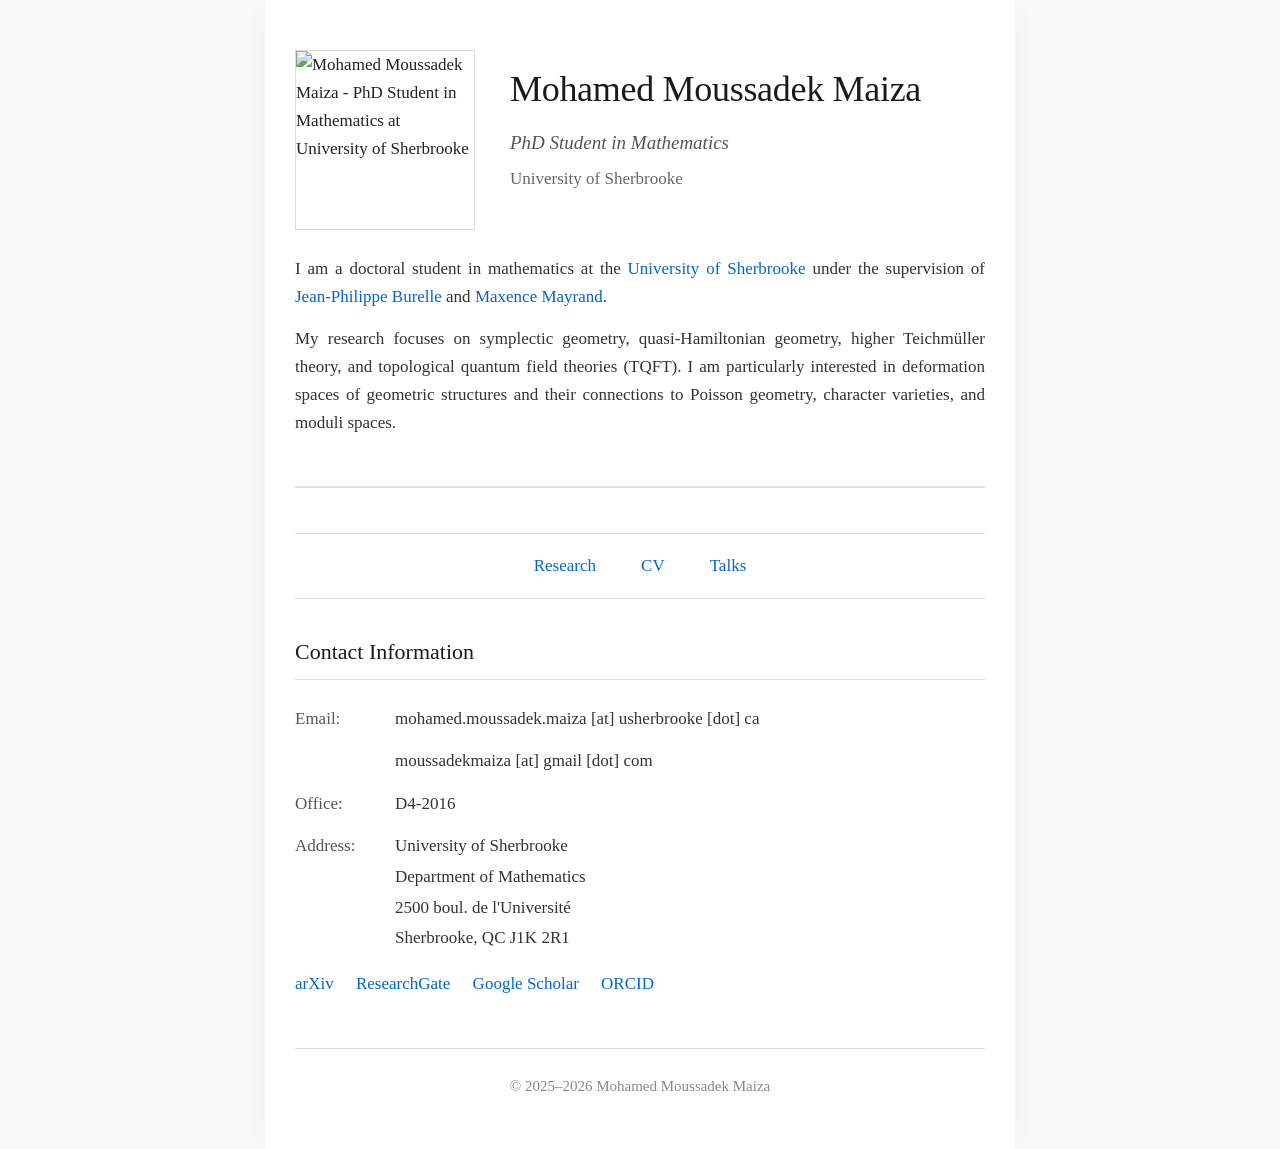
==== index.html @ 3b2e1071 "Add files via upload" ====
<!DOCTYPE html>
<html lang="en">
<head>
    <meta charset="UTF-8">
    <meta name="viewport" content="width=device-width, initial-scale=1.0">
    
    <!-- SEO Meta Tags -->
    <title>Mohamed Moussadek Maiza - PhD Student in Mathematics | University of Sherbrooke</title>
    <meta name="description" content="Mohamed Moussadek Maiza, PhD student in Mathematics at University of Sherbrooke. Research in symplectic geometry, quasi-Hamiltonian geometry, TQFT, deformation theory, higher Teichmüller theory, and Poisson geometry under supervision of Prof. Jean-Philippe Burelle and Prof. Maxence Mayrand.">
    <meta name="keywords" content="Mohamed Moussadek Maiza, Mohamed Maiza, Maiza, mathematics, PhD student, symplectic geometry, quasi-Hamiltonian geometry, TQFT, topological quantum field theory, deformation theory, higher Teichmüller theory, Poisson geometry, complex geometry, moduli spaces, character varieties, symplectic implosion, University of Sherbrooke, Université de Sherbrooke, Jean-Philippe Burelle, Maxence Mayrand">
    <meta name="author" content="Mohamed Moussadek Maiza">
    <meta name="robots" content="index, follow">
    <meta name="google-site-verification" content="gUeJUjQoi5MBohiv110gPsvOF6ideIJC-7tO5LGKFso" />
     
    <!-- Open Graph Meta Tags for Social Media -->
    <meta property="og:title" content="Mohamed Moussadek Maiza - PhD Student in Mathematics">
    <meta property="og:description" content="Research in symplectic geometry, quasi-Hamiltonian geometry, TQFT, deformation theory, and Poisson geometry at University of Sherbrooke">
    <meta property="og:url" content="https://moussadekmohamedmaiza.github.io/">
    <meta property="og:type" content="website">
    <meta property="og:image" content="https://moussadekmohamedmaiza.github.io/Maiza%20Mohamed.jpg">
    <meta property="og:locale" content="en_CA">
    
    <!-- Twitter Card Meta Tags -->
    <meta name="twitter:card" content="summary">
    <meta name="twitter:title" content="Mohamed Moussadek Maiza - PhD Student in Mathematics">
    <meta name="twitter:description" content="Research in symplectic geometry, quasi-Hamiltonian geometry, TQFT, deformation theory, and Poisson geometry">
    <meta name="twitter:image" content="https://moussadekmohamedmaiza.github.io/Maiza%20Mohamed.jpg">
    
    <!-- Canonical URL -->
    <link rel="canonical" href="https://moussadekmohamedmaiza.github.io/">
    
    <!-- Schema.org structured data for Google -->
    <script type="application/ld+json">
    {
      "@context": "https://schema.org",
      "@type": "Person",
      "name": "Mohamed Moussadek Maiza",
      "alternateName": ["Mohamed Maiza", "M. M. Maiza"],
      "url": "https://moussadekmohamedmaiza.github.io/",
      "image": "https://moussadekmohamedmaiza.github.io/Maiza%20Mohamed.jpg",
      "jobTitle": "PhD Student in Mathematics",
      "affiliation": {
        "@type": "Organization",
        "name": "University of Sherbrooke",
        "alternateName": "Université de Sherbrooke",
        "url": "https://www.usherbrooke.ca/"
      },
      "email": "mohamed.moussadek.maiza@usherbrooke.ca",
      "sameAs": [
        "https://www.researchgate.net/profile/Mohamed-Moussadek-Maiza",
        "https://scholar.google.com/citations?user=YOUR_GOOGLE_SCHOLAR_ID",
        "https://orcid.org/YOUR_ORCID_ID",
        "https://arxiv.org/search/?searchtype=author&query=Maiza"
      ],
      "workLocation": {
        "@type": "Place",
        "name": "University of Sherbrooke, Department of Mathematics",
        "address": {
          "@type": "PostalAddress",
          "streetAddress": "2500 boul. de l'Université",
          "addressLocality": "Sherbrooke",
          "addressRegion": "QC",
          "postalCode": "J1K 2R1",
          "addressCountry": "CA"
        }
      },
      "knowsAbout": [
        "Symplectic Geometry",
        "Quasi-Hamiltonian Geometry",
        "Topological Quantum Field Theory",
        "Deformation Theory",
        "Higher Teichmüller Theory",
        "Poisson Geometry",
        "Complex Geometry",
        "Moduli Spaces",
        "Character Varieties",
        "Symplectic Implosion"
      ]
    }
    </script>
    
    <style>
        * {
            margin: 0;
            padding: 0;
            box-sizing: border-box;
        }
        
        body {
            font-family: Georgia, 'Times New Roman', Times, serif;
            font-size: 17px;
            line-height: 1.65;
            color: #222;
            background-color: #fafafa;
            padding: 0;
        }
        
        .container {
            max-width: 750px;
            margin: 0 auto;
            padding: 50px 30px;
            background-color: #fff;
            box-shadow: 0 0 30px rgba(0,0,0,0.05);
            min-height: 100vh;
        }
        
        header {
            margin-bottom: 45px;
            padding-bottom: 35px;
            border-bottom: 2px solid #e0e0e0;
        }
        
        .header-top {
            display: flex;
            align-items: flex-start;
            gap: 35px;
            margin-bottom: 25px;
        }
        
        .profile-image {
            width: 180px;
            height: 180px;
            object-fit: cover;
            flex-shrink: 0;
            border: 1px solid #ddd;
        }
        
        .header-text {
            flex: 1;
            padding-top: 10px;
        }
        
        h1 {
            font-size: 36px;
            font-weight: normal;
            margin-bottom: 8px;
            color: #1a1a1a;
            letter-spacing: -0.3px;
        }
        
        .title {
            font-size: 19px;
            color: #555;
            font-style: italic;
            margin-bottom: 6px;
        }
        
        .affiliation {
            font-size: 17px;
            color: #666;
        }
        
        .intro {
            text-align: justify;
            color: #333;
        }
        
        .intro p {
            margin-bottom: 14px;
        }
        
        nav {
            margin: 35px 0;
            padding: 18px 0;
            border-top: 1px solid #e0e0e0;
            border-bottom: 1px solid #e0e0e0;
        }
        
        nav ul {
            list-style: none;
            display: flex;
            gap: 25px;
            justify-content: center;
        }
        
        nav a {
            color: #0066cc;
            text-decoration: none;
            font-size: 17px;
            padding: 5px 10px;
            border-bottom: 2px solid transparent;
            transition: border-color 0.2s ease;
        }
        
        nav a:hover {
            border-bottom-color: #0066cc;
        }
        
        section {
            margin-bottom: 40px;
        }
        
        h2 {
            font-size: 22px;
            font-weight: normal;
            margin-bottom: 18px;
            color: #1a1a1a;
            padding-bottom: 8px;
            border-bottom: 1px solid #ddd;
        }
        
        p a {
            color: #0066cc;
            text-decoration: none;
        }
        
        p a:hover {
            text-decoration: underline;
        }
        
        .cv-link {
            margin: 20px 0;
            font-size: 17px;
        }
        
        .contact-table {
            width: 100%;
            margin-top: 15px;
            border-collapse: collapse;
        }
        
        .contact-table tr {
            line-height: 1.8;
        }
        
        .contact-table td {
            padding: 6px 0;
            vertical-align: top;
        }
        
        .contact-table td:first-child {
            font-weight: normal;
            color: #555;
            width: 100px;
            padding-right: 15px;
        }
        
        .contact-table td:last-child {
            color: #333;
        }

        .profiles {
            margin-top: 10px;
        }

        .profiles a {
            color: #0066cc;
            text-decoration: none;
            margin-right: 18px;
        }

        .profiles a:hover {
            text-decoration: underline;
        }
        
        footer {
            margin-top: 50px;
            padding-top: 25px;
            border-top: 1px solid #e0e0e0;
            text-align: center;
            color: #888;
            font-size: 15px;
        }
        
        @media (max-width: 768px) {
            .container {
                padding: 35px 25px;
            }
            
            .header-top {
                flex-direction: column;
                align-items: center;
                text-align: center;
            }
            
            .profile-image {
                width: 160px;
                height: 160px;
            }
            
            h1 {
                font-size: 30px;
            }
            
            nav ul {
                flex-direction: column;
                gap: 12px;
                align-items: center;
            }
            
            .intro {
                text-align: left;
            }
            
            .contact-table td:first-child {
                width: 80px;
            }
        }
        
        @media print {
            body {
                background-color: white;
            }
            
            .container {
                box-shadow: none;
                padding: 20px;
            }
            
            nav {
                display: none;
            }
            
            a {
                color: #000;
                text-decoration: underline;
            }
        }
    </style>
</head>
<body>
    <div class="container">
        <header>
            <div class="header-top">
                <img src="./Maiza Mohamed.jpg" alt="Mohamed Moussadek Maiza - PhD Student in Mathematics at University of Sherbrooke" class="profile-image">
                <div class="header-text">
                    <h1>Mohamed Moussadek Maiza</h1>
                    <div class="title">PhD Student in Mathematics</div>
                    <div class="affiliation">University of Sherbrooke</div>
                </div>
            </div>
            
            <div class="intro">
                <p>I am a doctoral student in mathematics at the <a href="https://www.usherbrooke.ca/">University of Sherbrooke</a> under the supervision of <a href="https://math.usherbrooke.ca/jpburelle/">Jean-Philippe Burelle</a> and <a href="https://www.usherbrooke.ca/mathematiques/nous-joindre/personnel/corps-professoral/professeurs/maxence-mayrand">Maxence Mayrand</a>.</p>
                
                <p>My research focuses on symplectic geometry, quasi-Hamiltonian geometry, higher Teichmüller theory, and topological quantum field theories (TQFT). I am particularly interested in deformation spaces of geometric structures and their connections to Poisson geometry, character varieties, and moduli spaces.</p>
            </div>
        </header>
        
        <nav>
            <ul>
                <li><a href="Research.html">Research</a></li>
                <li><a href="Cv.html">CV</a></li>
                <li><a href="Talks.html">Talks</a></li>
            </ul>    
        </nav>
        
        <main>
            <section id="contact">
                <h2>Contact Information</h2>
                <table class="contact-table">
                    <tr>
                        <td>Email:</td>
                        <td>mohamed.moussadek.maiza [at] usherbrooke [dot] ca</td>
                    </tr>
                    <tr>
                        <td></td>
                        <td>moussadekmaiza [at] gmail [dot] com</td>
                    </tr>
                    <tr>
                        <td>Office:</td>
                        <td>D4-2016</td>
                    </tr>
                    <tr>
                        <td>Address:</td>
                        <td>
                            University of Sherbrooke<br>
                            Department of Mathematics<br>
                            2500 boul. de l'Université<br>
                            Sherbrooke, QC J1K 2R1
                        </td>
                    </tr>
                </table>
                <div class="profiles">
                    <a href="https://arxiv.org/search/?searchtype=author&query=Maiza" target="_blank" rel="noopener">arXiv</a>
                    <a href="https://www.researchgate.net/profile/Mohamed-Moussadek-Maiza" target="_blank" rel="noopener">ResearchGate</a>
                    <a href="https://scholar.google.com/citations?user=YOUR_ID" target="_blank" rel="noopener">Google Scholar</a>
                    <a href="https://orcid.org/YOUR_ORCID" target="_blank" rel="noopener">ORCID</a>
                </div>
            </section>
        </main>
        
        <footer>
            <p>&copy; 2025–2026 Mohamed Moussadek Maiza</p>
        </footer>
    </div>
</body>
</html>
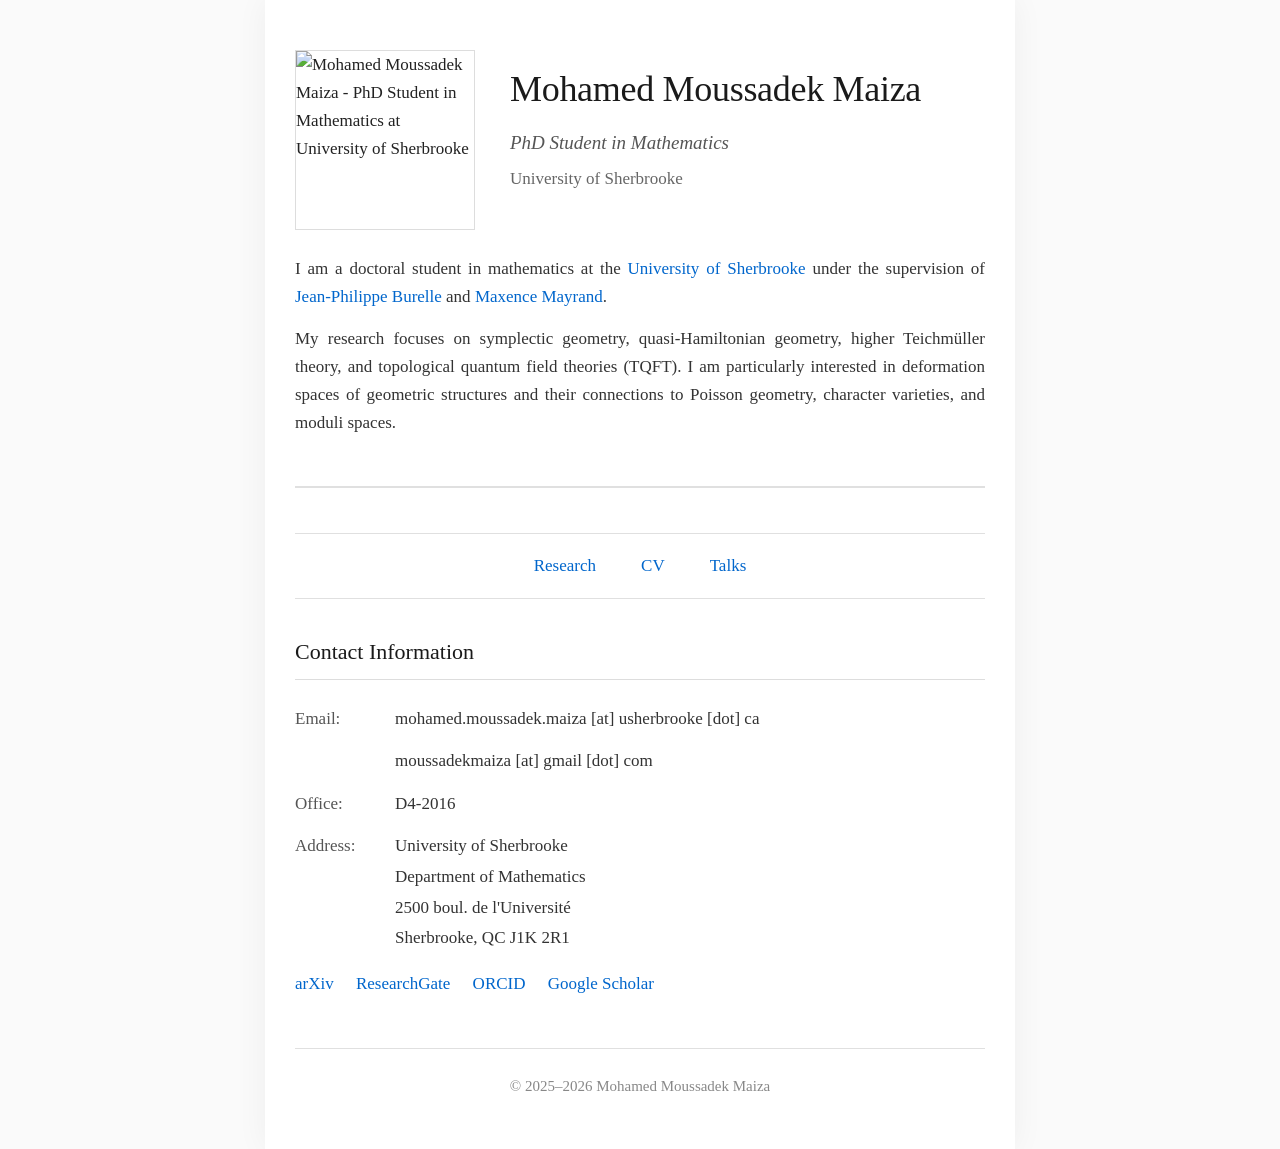
==== commit c9fd432b: "Update profile links and ORCID in index.html" ====
--- a/index.html
+++ b/index.html
@@ -49,8 +49,10 @@
       "sameAs": [
         "https://www.researchgate.net/profile/Mohamed-Moussadek-Maiza",
         "https://scholar.google.com/citations?user=YOUR_GOOGLE_SCHOLAR_ID",
-        "https://orcid.org/YOUR_ORCID_ID",
-        "https://arxiv.org/search/?searchtype=author&query=Maiza"
+        "https://orcid.org/0000-0001-9476-7453",
+        "http://arxiv.org/a/maiza_m_1"
+        
+   ]
       ],
       "workLocation": {
         "@type": "Place",
@@ -371,11 +373,13 @@
                         </td>
                     </tr>
                 </table>
-                <div class="profiles">
-                    <a href="https://arxiv.org/search/?searchtype=author&query=Maiza" target="_blank" rel="noopener">arXiv</a>
-                    <a href="https://www.researchgate.net/profile/Mohamed-Moussadek-Maiza" target="_blank" rel="noopener">ResearchGate</a>
-                    <a href="https://scholar.google.com/citations?user=YOUR_ID" target="_blank" rel="noopener">Google Scholar</a>
-                    <a href="https://orcid.org/YOUR_ORCID" target="_blank" rel="noopener">ORCID</a>
+                <div class="profiles"> 
+                    
+               <a href="https://arxiv.org/search/?query=%22Mohamed+Moussadek+Maiza%22&searchtype=all" target="_blank" rel="noopener">arXiv</a>
+               <a href="https://www.researchgate.net/profile/Mohamed-Moussadek-Maiza" target="_blank" rel="noopener">ResearchGate</a>
+               <a href="https://orcid.org/0000-0001-9476-7453" target="_blank" rel="noopener">ORCID</a>
+               <a href="https://scholar.google.com/citations?user=YOUR_ID" target="_blank" rel="noopener">Google Scholar</a>
+                 
                 </div>
             </section>
         </main>
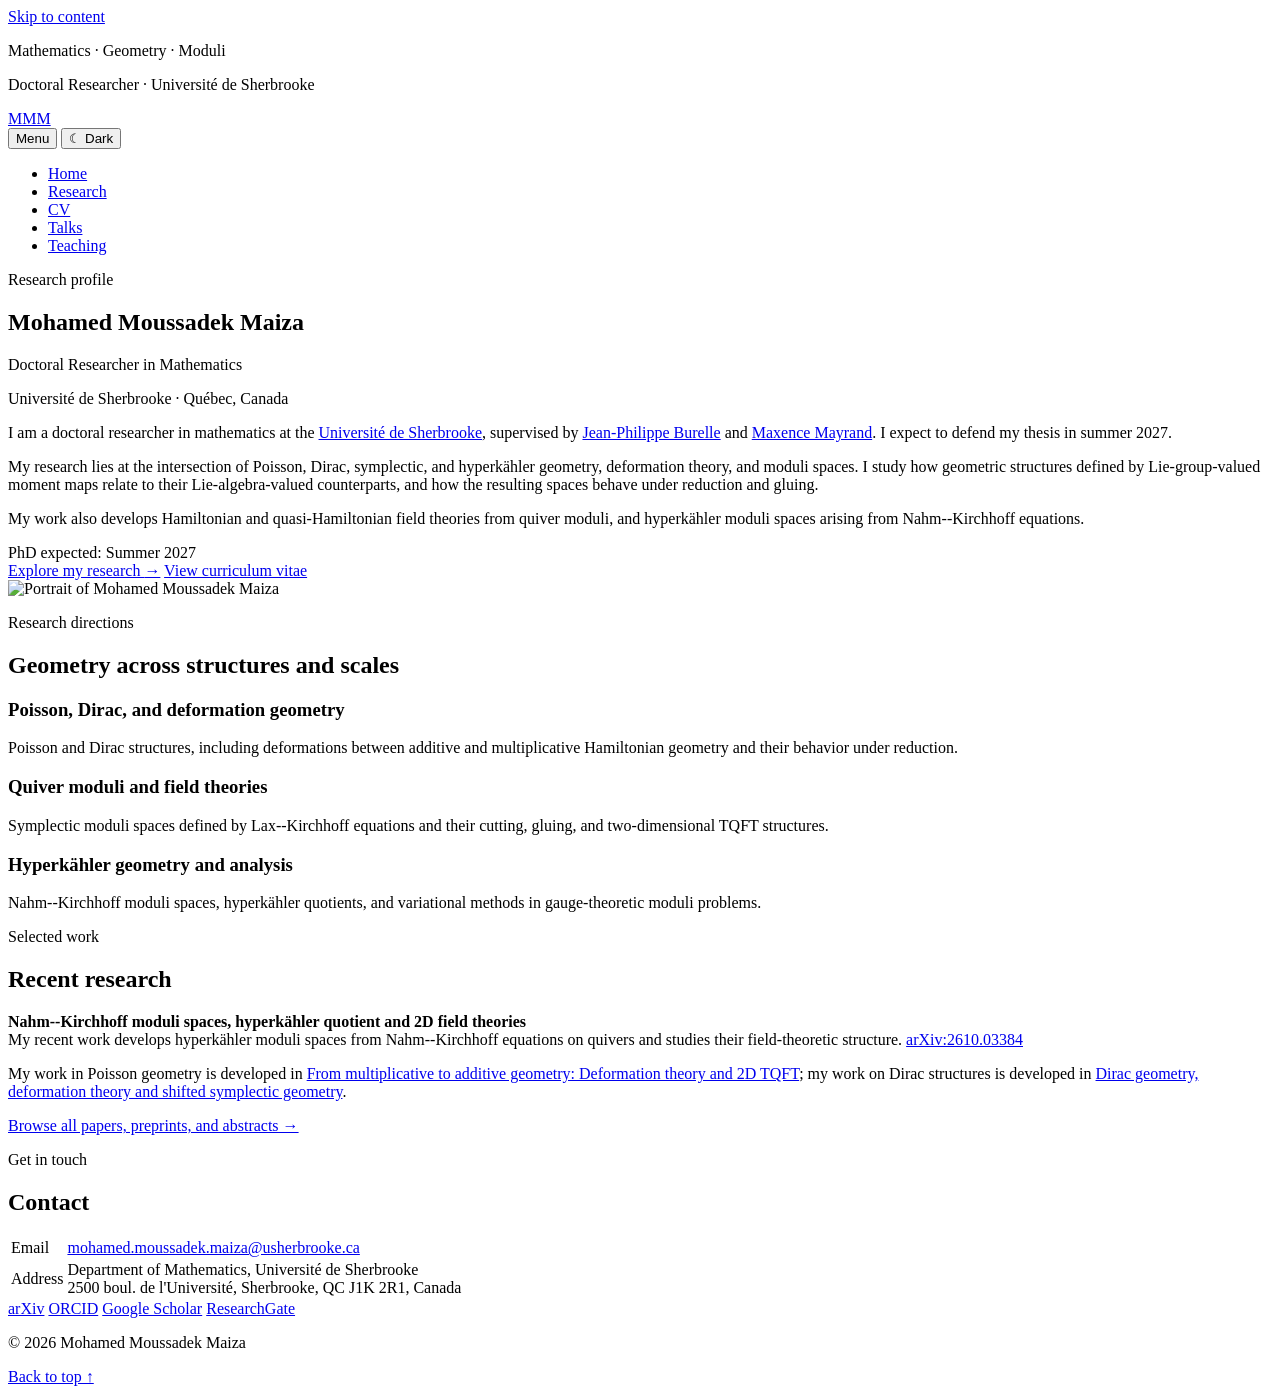
==== commit 505f5708: "Add files via upload" ====
--- a/index.html
+++ b/index.html
@@ -3,390 +3,130 @@
 <head>
     <meta charset="UTF-8">
     <meta name="viewport" content="width=device-width, initial-scale=1.0">
-    
-    <!-- SEO Meta Tags -->
-    <title>Mohamed Moussadek Maiza - PhD Student in Mathematics | University of Sherbrooke</title>
-    <meta name="description" content="Mohamed Moussadek Maiza, PhD student in Mathematics at University of Sherbrooke. Research in symplectic geometry, quasi-Hamiltonian geometry, TQFT, deformation theory, higher Teichmüller theory, and Poisson geometry under supervision of Prof. Jean-Philippe Burelle and Prof. Maxence Mayrand.">
-    <meta name="keywords" content="Mohamed Moussadek Maiza, Mohamed Maiza, Maiza, mathematics, PhD student, symplectic geometry, quasi-Hamiltonian geometry, TQFT, topological quantum field theory, deformation theory, higher Teichmüller theory, Poisson geometry, complex geometry, moduli spaces, character varieties, symplectic implosion, University of Sherbrooke, Université de Sherbrooke, Jean-Philippe Burelle, Maxence Mayrand">
+    <meta name="theme-color" content="#f5f8f7">
+    <title>Mohamed Moussadek Maiza | Mathematics</title>
+    <meta name="description" content="Mohamed Moussadek Maiza is a doctoral researcher in mathematics at the Université de Sherbrooke. His research concerns Poisson, Dirac, symplectic and hyperkähler geometry, deformation theory, moduli spaces, and geometric field theories.">
     <meta name="author" content="Mohamed Moussadek Maiza">
     <meta name="robots" content="index, follow">
-    <meta name="google-site-verification" content="gUeJUjQoi5MBohiv110gPsvOF6ideIJC-7tO5LGKFso" />
-     
-    <!-- Open Graph Meta Tags for Social Media -->
-    <meta property="og:title" content="Mohamed Moussadek Maiza - PhD Student in Mathematics">
-    <meta property="og:description" content="Research in symplectic geometry, quasi-Hamiltonian geometry, TQFT, deformation theory, and Poisson geometry at University of Sherbrooke">
+    <meta name="google-site-verification" content="gUeJUjQoi5MBohiv110gPsvOF6ideIJC-7tO5LGKFso">
+    <meta property="og:title" content="Mohamed Moussadek Maiza | Mathematics">
+    <meta property="og:description" content="Research in Poisson, Dirac, symplectic and hyperkähler geometry, deformation theory, moduli spaces, and geometric field theories.">
     <meta property="og:url" content="https://moussadekmohamedmaiza.github.io/">
     <meta property="og:type" content="website">
     <meta property="og:image" content="https://moussadekmohamedmaiza.github.io/Maiza%20Mohamed.jpg">
-    <meta property="og:locale" content="en_CA">
-    
-    <!-- Twitter Card Meta Tags -->
-    <meta name="twitter:card" content="summary">
-    <meta name="twitter:title" content="Mohamed Moussadek Maiza - PhD Student in Mathematics">
-    <meta name="twitter:description" content="Research in symplectic geometry, quasi-Hamiltonian geometry, TQFT, deformation theory, and Poisson geometry">
-    <meta name="twitter:image" content="https://moussadekmohamedmaiza.github.io/Maiza%20Mohamed.jpg">
-    
-    <!-- Canonical URL -->
     <link rel="canonical" href="https://moussadekmohamedmaiza.github.io/">
-    
-    <!-- Schema.org structured data for Google -->
+    <link rel="icon" type="image/svg+xml" href="favicon.svg">
+    <link rel="stylesheet" href="site.css">
     <script type="application/ld+json">
     {
       "@context": "https://schema.org",
       "@type": "Person",
       "name": "Mohamed Moussadek Maiza",
-      "alternateName": ["Mohamed Maiza", "M. M. Maiza"],
       "url": "https://moussadekmohamedmaiza.github.io/",
       "image": "https://moussadekmohamedmaiza.github.io/Maiza%20Mohamed.jpg",
-      "jobTitle": "PhD Student in Mathematics",
-      "affiliation": {
-        "@type": "Organization",
-        "name": "University of Sherbrooke",
-        "alternateName": "Université de Sherbrooke",
-        "url": "https://www.usherbrooke.ca/"
-      },
+      "jobTitle": "Doctoral Researcher in Mathematics",
+      "affiliation": { "@type": "Organization", "name": "Université de Sherbrooke", "url": "https://www.usherbrooke.ca/" },
       "email": "mohamed.moussadek.maiza@usherbrooke.ca",
       "sameAs": [
         "https://www.researchgate.net/profile/Mohamed-Moussadek-Maiza",
-        "https://scholar.google.com/citations?user=YOUR_GOOGLE_SCHOLAR_ID",
         "https://orcid.org/0000-0001-9476-7453",
-        "http://arxiv.org/a/maiza_m_1"
-        
-   ]
+        "https://arxiv.org/search/?query=%22Mohamed+Moussadek+Maiza%22&searchtype=all"
       ],
-      "workLocation": {
-        "@type": "Place",
-        "name": "University of Sherbrooke, Department of Mathematics",
-        "address": {
-          "@type": "PostalAddress",
-          "streetAddress": "2500 boul. de l'Université",
-          "addressLocality": "Sherbrooke",
-          "addressRegion": "QC",
-          "postalCode": "J1K 2R1",
-          "addressCountry": "CA"
-        }
-      },
-      "knowsAbout": [
-        "Symplectic Geometry",
-        "Quasi-Hamiltonian Geometry",
-        "Topological Quantum Field Theory",
-        "Deformation Theory",
-        "Higher Teichmüller Theory",
-        "Poisson Geometry",
-        "Complex Geometry",
-        "Moduli Spaces",
-        "Character Varieties",
-        "Symplectic Implosion"
-      ]
+      "knowsAbout": ["Poisson Geometry", "Dirac Structures", "Symplectic Geometry", "Quasi-Hamiltonian Geometry", "Hyperkähler Geometry", "Deformation Theory", "Topological Quantum Field Theory", "Moduli Spaces"]
     }
     </script>
-    
-    <style>
-        * {
-            margin: 0;
-            padding: 0;
-            box-sizing: border-box;
-        }
-        
-        body {
-            font-family: Georgia, 'Times New Roman', Times, serif;
-            font-size: 17px;
-            line-height: 1.65;
-            color: #222;
-            background-color: #fafafa;
-            padding: 0;
-        }
-        
-        .container {
-            max-width: 750px;
-            margin: 0 auto;
-            padding: 50px 30px;
-            background-color: #fff;
-            box-shadow: 0 0 30px rgba(0,0,0,0.05);
-            min-height: 100vh;
-        }
-        
-        header {
-            margin-bottom: 45px;
-            padding-bottom: 35px;
-            border-bottom: 2px solid #e0e0e0;
-        }
-        
-        .header-top {
-            display: flex;
-            align-items: flex-start;
-            gap: 35px;
-            margin-bottom: 25px;
-        }
-        
-        .profile-image {
-            width: 180px;
-            height: 180px;
-            object-fit: cover;
-            flex-shrink: 0;
-            border: 1px solid #ddd;
-        }
-        
-        .header-text {
-            flex: 1;
-            padding-top: 10px;
-        }
-        
-        h1 {
-            font-size: 36px;
-            font-weight: normal;
-            margin-bottom: 8px;
-            color: #1a1a1a;
-            letter-spacing: -0.3px;
-        }
-        
-        .title {
-            font-size: 19px;
-            color: #555;
-            font-style: italic;
-            margin-bottom: 6px;
-        }
-        
-        .affiliation {
-            font-size: 17px;
-            color: #666;
-        }
-        
-        .intro {
-            text-align: justify;
-            color: #333;
-        }
-        
-        .intro p {
-            margin-bottom: 14px;
-        }
-        
-        nav {
-            margin: 35px 0;
-            padding: 18px 0;
-            border-top: 1px solid #e0e0e0;
-            border-bottom: 1px solid #e0e0e0;
-        }
-        
-        nav ul {
-            list-style: none;
-            display: flex;
-            gap: 25px;
-            justify-content: center;
-        }
-        
-        nav a {
-            color: #0066cc;
-            text-decoration: none;
-            font-size: 17px;
-            padding: 5px 10px;
-            border-bottom: 2px solid transparent;
-            transition: border-color 0.2s ease;
-        }
-        
-        nav a:hover {
-            border-bottom-color: #0066cc;
-        }
-        
-        section {
-            margin-bottom: 40px;
-        }
-        
-        h2 {
-            font-size: 22px;
-            font-weight: normal;
-            margin-bottom: 18px;
-            color: #1a1a1a;
-            padding-bottom: 8px;
-            border-bottom: 1px solid #ddd;
-        }
-        
-        p a {
-            color: #0066cc;
-            text-decoration: none;
-        }
-        
-        p a:hover {
-            text-decoration: underline;
-        }
-        
-        .cv-link {
-            margin: 20px 0;
-            font-size: 17px;
-        }
-        
-        .contact-table {
-            width: 100%;
-            margin-top: 15px;
-            border-collapse: collapse;
-        }
-        
-        .contact-table tr {
-            line-height: 1.8;
-        }
-        
-        .contact-table td {
-            padding: 6px 0;
-            vertical-align: top;
-        }
-        
-        .contact-table td:first-child {
-            font-weight: normal;
-            color: #555;
-            width: 100px;
-            padding-right: 15px;
-        }
-        
-        .contact-table td:last-child {
-            color: #333;
-        }
-
-        .profiles {
-            margin-top: 10px;
-        }
-
-        .profiles a {
-            color: #0066cc;
-            text-decoration: none;
-            margin-right: 18px;
-        }
-
-        .profiles a:hover {
-            text-decoration: underline;
-        }
-        
-        footer {
-            margin-top: 50px;
-            padding-top: 25px;
-            border-top: 1px solid #e0e0e0;
-            text-align: center;
-            color: #888;
-            font-size: 15px;
-        }
-        
-        @media (max-width: 768px) {
-            .container {
-                padding: 35px 25px;
-            }
-            
-            .header-top {
-                flex-direction: column;
-                align-items: center;
-                text-align: center;
-            }
-            
-            .profile-image {
-                width: 160px;
-                height: 160px;
-            }
-            
-            h1 {
-                font-size: 30px;
-            }
-            
-            nav ul {
-                flex-direction: column;
-                gap: 12px;
-                align-items: center;
-            }
-            
-            .intro {
-                text-align: left;
-            }
-            
-            .contact-table td:first-child {
-                width: 80px;
-            }
-        }
-        
-        @media print {
-            body {
-                background-color: white;
-            }
-            
-            .container {
-                box-shadow: none;
-                padding: 20px;
-            }
-            
-            nav {
-                display: none;
-            }
-            
-            a {
-                color: #000;
-                text-decoration: underline;
-            }
-        }
-    </style>
+    <script src="site.js" defer></script>
 </head>
-<body>
-    <div class="container">
-        <header>
-            <div class="header-top">
-                <img src="./Maiza Mohamed.jpg" alt="Mohamed Moussadek Maiza - PhD Student in Mathematics at University of Sherbrooke" class="profile-image">
-                <div class="header-text">
-                    <h1>Mohamed Moussadek Maiza</h1>
-                    <div class="title">PhD Student in Mathematics</div>
-                    <div class="affiliation">University of Sherbrooke</div>
-                </div>
-            </div>
-            
-            <div class="intro">
-                <p>I am a doctoral student in mathematics at the <a href="https://www.usherbrooke.ca/">University of Sherbrooke</a> under the supervision of <a href="https://math.usherbrooke.ca/jpburelle/">Jean-Philippe Burelle</a> and <a href="https://www.usherbrooke.ca/mathematiques/nous-joindre/personnel/corps-professoral/professeurs/maxence-mayrand">Maxence Mayrand</a>.</p>
-                
-                <p>My research focuses on symplectic geometry, quasi-Hamiltonian geometry, higher Teichmüller theory, and topological quantum field theories (TQFT). I am particularly interested in deformation spaces of geometric structures and their connections to Poisson geometry, character varieties, and moduli spaces.</p>
-            </div>
-        </header>
-        
-        <nav>
+<body id="top">
+<a class="skip-link" href="#main-content">Skip to content</a>
+<div class="site-shell">
+    <header class="site-header">
+        <p class="eyebrow">Mathematics · Geometry · Moduli</p>
+        <p class="subtitle">Doctoral Researcher · Université de Sherbrooke</p>
+    </header>
+    <div class="topbar">
+        <a class="brand" href="index.html" aria-label="Mohamed Moussadek Maiza, home">MMM</a>
+        <div class="topbar-tools">
+            <button class="menu-button" type="button" data-menu-toggle aria-expanded="false" aria-controls="main-nav">Menu</button>
+            <button class="icon-button" type="button" data-theme-toggle aria-label="Switch to dark theme" aria-pressed="false">☾ Dark</button>
+        </div>
+        <nav class="nav-panel" id="main-nav" data-menu aria-label="Main navigation">
             <ul>
+                <li><a href="index.html" aria-current="page">Home</a></li>
                 <li><a href="Research.html">Research</a></li>
                 <li><a href="Cv.html">CV</a></li>
                 <li><a href="Talks.html">Talks</a></li>
-            </ul>    
+                <li><a href="Teaching.html">Teaching</a></li>
+            </ul>
         </nav>
-        
-        <main>
-            <section id="contact">
-                <h2>Contact Information</h2>
-                <table class="contact-table">
-                    <tr>
-                        <td>Email:</td>
-                        <td>mohamed.moussadek.maiza [at] usherbrooke [dot] ca</td>
-                    </tr>
-                    <tr>
-                        <td></td>
-                        <td>moussadekmaiza [at] gmail [dot] com</td>
-                    </tr>
-                    <tr>
-                        <td>Office:</td>
-                        <td>D4-2016</td>
-                    </tr>
-                    <tr>
-                        <td>Address:</td>
-                        <td>
-                            University of Sherbrooke<br>
-                            Department of Mathematics<br>
-                            2500 boul. de l'Université<br>
-                            Sherbrooke, QC J1K 2R1
-                        </td>
-                    </tr>
-                </table>
-                <div class="profiles"> 
-                    
-               <a href="https://arxiv.org/search/?query=%22Mohamed+Moussadek+Maiza%22&searchtype=all" target="_blank" rel="noopener">arXiv</a>
-               <a href="https://www.researchgate.net/profile/Mohamed-Moussadek-Maiza" target="_blank" rel="noopener">ResearchGate</a>
-               <a href="https://orcid.org/0000-0001-9476-7453" target="_blank" rel="noopener">ORCID</a>
-               <a href="https://scholar.google.com/citations?user=YOUR_ID" target="_blank" rel="noopener">Google Scholar</a>
-                 
+    </div>
+    <main id="main-content">
+        <section class="hero" aria-labelledby="name">
+            <div class="hero-copy">
+                <p class="eyebrow">Research profile</p>
+                <h1 id="name">Mohamed Moussadek Maiza</h1>
+                <p class="title">Doctoral Researcher in Mathematics</p>
+                <p class="affiliation">Université de Sherbrooke · Québec, Canada</p>
+                <div class="intro">
+                    <p>I am a doctoral researcher in mathematics at the <a href="https://www.usherbrooke.ca/">Université de Sherbrooke</a>, supervised by <a href="https://math.usherbrooke.ca/jpburelle/">Jean-Philippe Burelle</a> and <a href="https://www.usherbrooke.ca/mathematiques/nous-joindre/personnel/corps-professoral/professeurs/maxence-mayrand">Maxence Mayrand</a>. I expect to defend my thesis in summer 2027.</p>
+                    <p>My research lies at the intersection of Poisson, Dirac, symplectic, and hyperkähler geometry, deformation theory, and moduli spaces. I study how geometric structures defined by Lie-group-valued moment maps relate to their Lie-algebra-valued counterparts, and how the resulting spaces behave under reduction and gluing.</p>
+                    <p>My work also develops Hamiltonian and quasi-Hamiltonian field theories from quiver moduli, and hyperkähler moduli spaces arising from Nahm--Kirchhoff equations.</p>
                 </div>
-            </section>
-        </main>
-        
-        <footer>
-            <p>&copy; 2025–2026 Mohamed Moussadek Maiza</p>
-        </footer>
-    </div>
+                <div class="status">PhD expected: Summer 2027</div>
+                <div class="actions">
+                    <a class="button" href="Research.html">Explore my research <span aria-hidden="true">→</span></a>
+                    <a class="button secondary" href="Cv.html">View curriculum vitae</a>
+                </div>
+            </div>
+            <img src="./Maiza Mohamed.jpg" alt="Portrait of Mohamed Moussadek Maiza" class="profile-image" width="380" height="450">
+        </section>
+
+        <section aria-labelledby="themes-title">
+            <p class="section-kicker">Research directions</p>
+            <h2 id="themes-title">Geometry across structures and scales</h2>
+            <div class="research-grid">
+                <article class="research-card">
+                    <h3>Poisson, Dirac, and deformation geometry</h3>
+                    <p>Poisson and Dirac structures, including deformations between additive and multiplicative Hamiltonian geometry and their behavior under reduction.</p>
+                </article>
+                <article class="research-card">
+                    <h3>Quiver moduli and field theories</h3>
+                    <p>Symplectic moduli spaces defined by Lax--Kirchhoff equations and their cutting, gluing, and two-dimensional TQFT structures.</p>
+                </article>
+                <article class="research-card">
+                    <h3>Hyperkähler geometry and analysis</h3>
+                    <p>Nahm--Kirchhoff moduli spaces, hyperkähler quotients, and variational methods in gauge-theoretic moduli problems.</p>
+                </article>
+            </div>
+        </section>
+
+        <section aria-labelledby="selected-work">
+            <p class="section-kicker">Selected work</p>
+            <h2 id="selected-work">Recent research</h2>
+            <div class="highlight">
+                <p><strong>Nahm--Kirchhoff moduli spaces, hyperkähler quotient and 2D field theories</strong><br>
+                My recent work develops hyperkähler moduli spaces from Nahm--Kirchhoff equations on quivers and studies their field-theoretic structure. <a href="https://arxiv.org/abs/2610.03384" target="_blank" rel="noopener">arXiv:2610.03384</a></p>
+            </div>
+            <p>My work in Poisson geometry is developed in <a href="https://doi.org/10.1016/j.geomphys.2026.105940">From multiplicative to additive geometry: Deformation theory and 2D TQFT</a>; my work on Dirac structures is developed in <a href="https://arxiv.org/abs/2607.23826">Dirac geometry, deformation theory and shifted symplectic geometry</a>.</p>
+            <p><a href="Research.html">Browse all papers, preprints, and abstracts →</a></p>
+        </section>
+
+        <section id="contact" aria-labelledby="contact-title">
+            <p class="section-kicker">Get in touch</p>
+            <h2 id="contact-title">Contact</h2>
+            <table class="contact-table">
+                <tr><td>Email</td><td><a href="mailto:mohamed.moussadek.maiza@usherbrooke.ca">mohamed.moussadek.maiza@usherbrooke.ca</a></td></tr>
+                <tr><td>Address</td><td>Department of Mathematics, Université de Sherbrooke<br>2500 boul. de l'Université, Sherbrooke, QC J1K 2R1, Canada</td></tr>
+            </table>
+            <div class="profiles">
+                <a href="https://arxiv.org/search/?query=%22Mohamed+Moussadek+Maiza%22&amp;searchtype=all" target="_blank" rel="noopener">arXiv</a>
+                <a href="https://orcid.org/0000-0001-9476-7453" target="_blank" rel="noopener">ORCID</a>
+                <a href="https://scholar.google.com/scholar?q=%22Mohamed+Moussadek+Maiza%22" target="_blank" rel="noopener">Google Scholar</a>
+                <a href="https://www.researchgate.net/profile/Mohamed-Moussadek-Maiza" target="_blank" rel="noopener">ResearchGate</a>
+            </div>
+        </section>
+    </main>
+    <footer><p>© <span data-year>2026</span> Mohamed Moussadek Maiza</p><a class="back-to-top" href="#top">Back to top ↑</a></footer>
+</div>
 </body>
 </html>
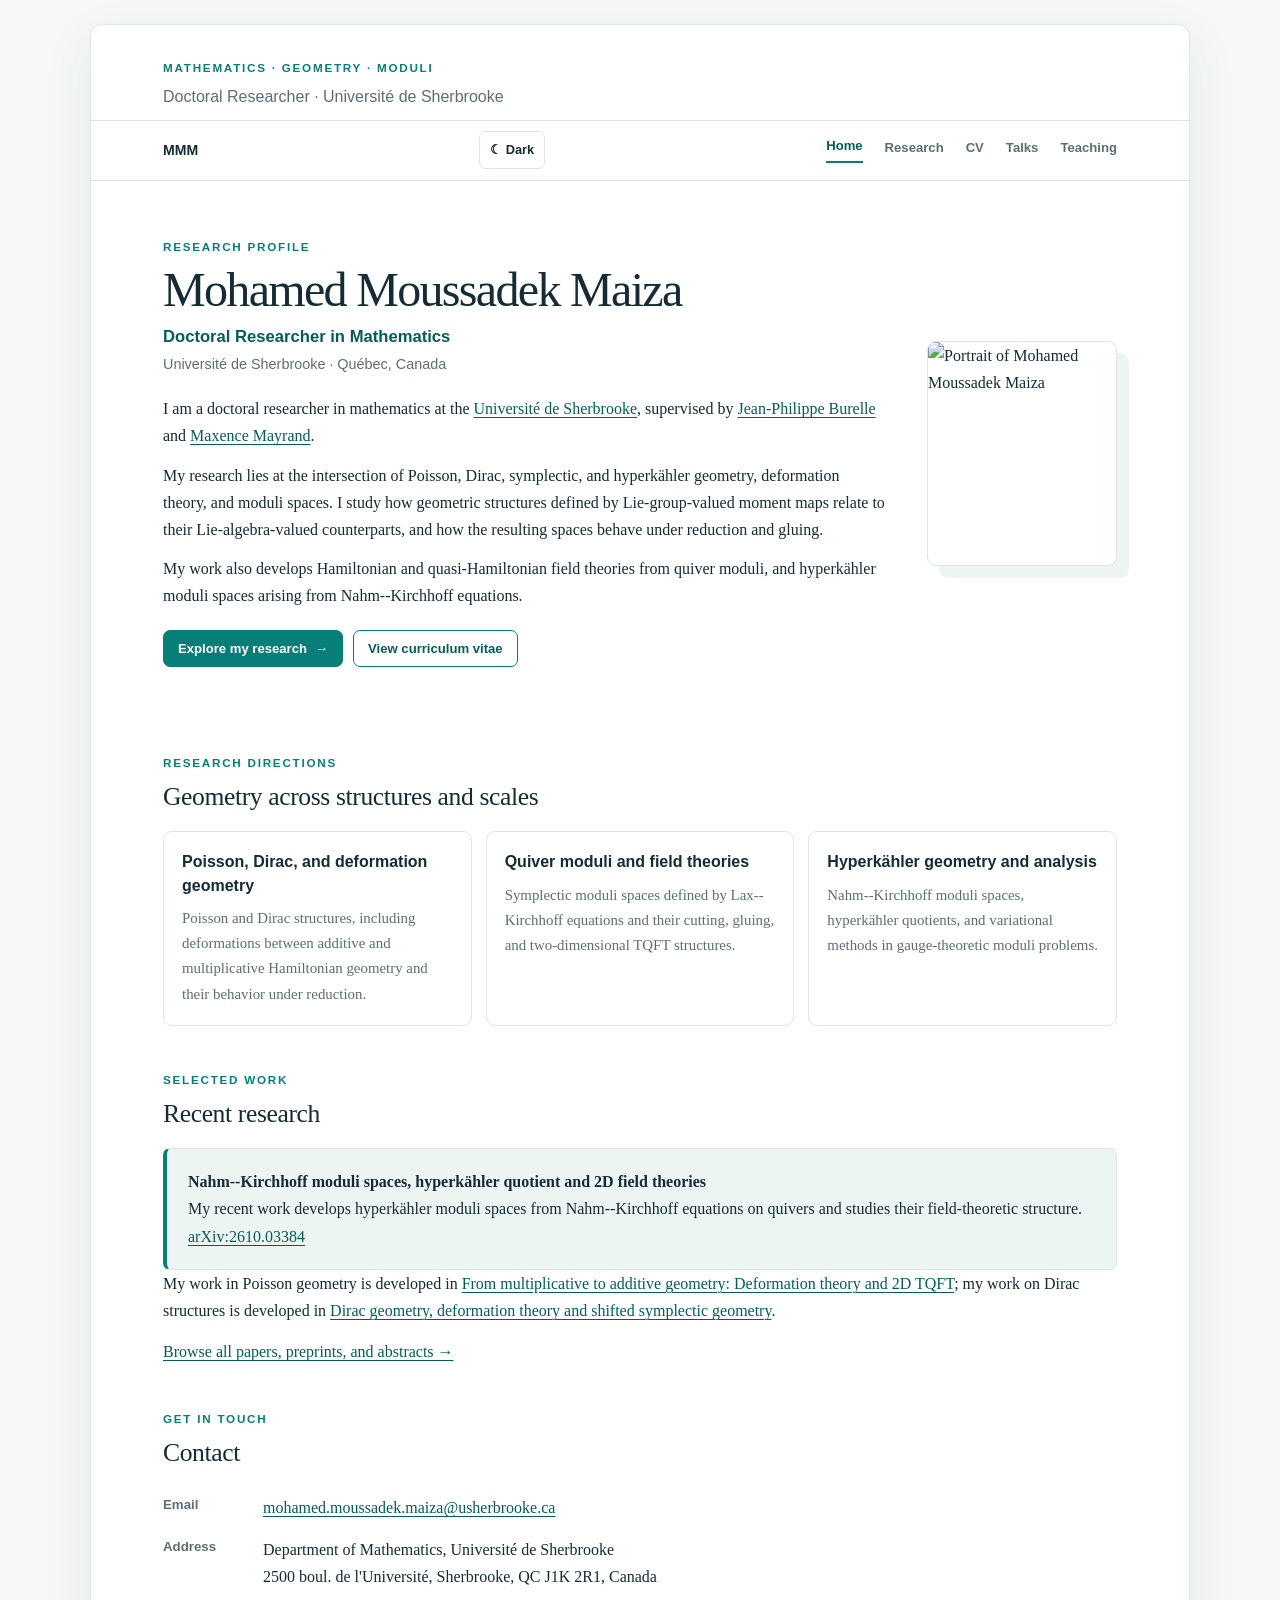
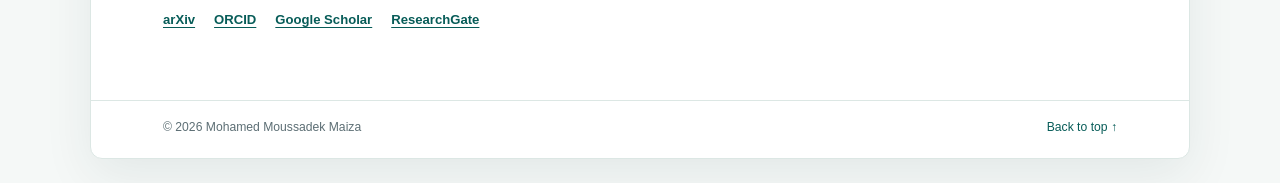
==== commit 67ebe3e2: "Add files via upload" ====
--- a/index.html
+++ b/index.html
@@ -68,11 +68,10 @@
                 <p class="title">Doctoral Researcher in Mathematics</p>
                 <p class="affiliation">Université de Sherbrooke · Québec, Canada</p>
                 <div class="intro">
-                    <p>I am a doctoral researcher in mathematics at the <a href="https://www.usherbrooke.ca/">Université de Sherbrooke</a>, supervised by <a href="https://math.usherbrooke.ca/jpburelle/">Jean-Philippe Burelle</a> and <a href="https://www.usherbrooke.ca/mathematiques/nous-joindre/personnel/corps-professoral/professeurs/maxence-mayrand">Maxence Mayrand</a>. I expect to defend my thesis in summer 2027.</p>
+                    <p>I am a doctoral researcher in mathematics at the <a href="https://www.usherbrooke.ca/">Université de Sherbrooke</a>, supervised by <a href="https://math.usherbrooke.ca/jpburelle/">Jean-Philippe Burelle</a> and <a href="https://www.usherbrooke.ca/mathematiques/nous-joindre/personnel/corps-professoral/professeurs/maxence-mayrand">Maxence Mayrand</a>.</p>
                     <p>My research lies at the intersection of Poisson, Dirac, symplectic, and hyperkähler geometry, deformation theory, and moduli spaces. I study how geometric structures defined by Lie-group-valued moment maps relate to their Lie-algebra-valued counterparts, and how the resulting spaces behave under reduction and gluing.</p>
                     <p>My work also develops Hamiltonian and quasi-Hamiltonian field theories from quiver moduli, and hyperkähler moduli spaces arising from Nahm--Kirchhoff equations.</p>
                 </div>
-                <div class="status">PhD expected: Summer 2027</div>
                 <div class="actions">
                     <a class="button" href="Research.html">Explore my research <span aria-hidden="true">→</span></a>
                     <a class="button secondary" href="Cv.html">View curriculum vitae</a>
--- a/site.css
+++ b/site.css
@@ -0,0 +1,157 @@
+:root {
+    color-scheme: light;
+    --bg: #f5f8f7;
+    --surface: #ffffff;
+    --surface-soft: #edf5f3;
+    --ink: #152b35;
+    --muted: #5c6e74;
+    --accent: #087e78;
+    --accent-strong: #075c58;
+    --border: #dce7e4;
+    --shadow: 0 16px 50px rgba(19, 51, 54, .08);
+    --serif: Georgia, "Times New Roman", serif;
+    --sans: "Segoe UI", Arial, sans-serif;
+}
+:root[data-theme="dark"] {
+    color-scheme: dark;
+    --bg: #10191d;
+    --surface: #172328;
+    --surface-soft: #1e3032;
+    --ink: #e8f0ee;
+    --muted: #a7b7b6;
+    --accent: #71d0c2;
+    --accent-strong: #9be1d5;
+    --border: #304347;
+    --shadow: 0 16px 50px rgba(0, 0, 0, .18);
+}
+* { box-sizing: border-box; }
+html { scroll-behavior: smooth; scroll-padding-top: 90px; }
+body { margin: 0; background: var(--bg); color: var(--ink); font: 16px/1.7 var(--serif); transition: background-color .2s, color .2s; }
+a { color: var(--accent-strong); text-decoration-thickness: 1px; text-underline-offset: 3px; }
+a:hover { text-decoration-thickness: 2px; }
+a:focus-visible, button:focus-visible, input:focus-visible, summary:focus-visible { outline: 3px solid #e3a541; outline-offset: 3px; }
+.skip-link { position: absolute; z-index: 20; top: 8px; left: 8px; padding: 9px 12px; transform: translateY(-160%); border-radius: 6px; background: var(--accent); color: #fff; font: 650 .85rem/1.4 var(--sans); }
+.skip-link:focus { position: fixed; transform: translateY(0); }
+button, input { font: inherit; }
+.site-shell { width: min(1100px, calc(100% - 32px)); margin: 24px auto; overflow: clip; background: var(--surface); border: 1px solid var(--border); border-radius: 12px; box-shadow: var(--shadow); }
+.site-header { padding: 35px clamp(24px, 6vw, 72px) 10px; }
+.eyebrow, .section-kicker { margin: 0 0 8px; color: var(--accent); font: 700 .73rem/1.45 var(--sans); letter-spacing: .15em; text-transform: uppercase; }
+h1, h2, h3 { color: var(--ink); }
+h1 { margin: 0 0 8px; font-size: clamp(2rem, 4vw, 3rem); line-height: 1.1; font-weight: 500; letter-spacing: -.035em; }
+h2 { margin: 0 0 18px; font-size: clamp(1.35rem, 2vw, 1.65rem); line-height: 1.3; font-weight: 500; letter-spacing: -.015em; }
+h3 { margin: 0 0 9px; font: 650 1rem/1.45 var(--sans); }
+p { margin: 0 0 14px; }
+.subtitle { margin: 0; color: var(--muted); font: 1rem/1.55 var(--sans); }
+.topbar { position: sticky; z-index: 10; top: 0; display: flex; justify-content: space-between; align-items: center; gap: 16px; padding: 10px clamp(24px, 6vw, 72px); border-top: 1px solid var(--border); border-bottom: 1px solid var(--border); background: color-mix(in srgb, var(--surface) 92%, transparent); backdrop-filter: blur(12px); }
+.brand { color: var(--ink); font: 650 .88rem/1.3 var(--sans); text-decoration: none; white-space: nowrap; }
+.topbar-tools { display: flex; align-items: center; gap: 10px; }
+.nav-panel ul { display: flex; flex-wrap: wrap; gap: 4px 22px; align-items: center; margin: 0; padding: 0; list-style: none; }
+.nav-panel a { color: var(--muted); font: 600 .82rem/1.5 var(--sans); text-decoration: none; }
+.nav-panel a:hover, .nav-panel a[aria-current="page"] { color: var(--accent-strong); }
+.nav-panel a[aria-current="page"]::after { display: block; height: 2px; margin-top: 3px; background: var(--accent); content: ""; }
+.icon-button, .menu-button { display: inline-grid; place-items: center; min-width: 38px; min-height: 38px; padding: 6px 10px; border: 1px solid var(--border); border-radius: 7px; background: var(--surface); color: var(--ink); font: 600 .8rem/1 var(--sans); cursor: pointer; }
+.menu-button { display: none; }
+main { padding: 34px clamp(24px, 6vw, 72px) 24px; }
+section { margin: 0 0 46px; }
+.hero { display: grid; grid-template-columns: minmax(0, 1fr) 190px; gap: 42px; align-items: center; padding: 24px 0 42px; }
+.hero-copy { min-width: 0; }
+.profile-image { display: block; width: 190px; height: 225px; object-fit: cover; object-position: center 28%; border: 1px solid var(--border); border-radius: 9px; box-shadow: 12px 12px 0 var(--surface-soft); }
+.title { margin: 0 0 4px; color: var(--accent-strong); font: 650 1.04rem/1.5 var(--sans); }
+.affiliation { margin: 0 0 20px; color: var(--muted); font: .9rem/1.5 var(--sans); }
+.intro { max-width: 730px; color: var(--ink); }
+.intro p { margin-bottom: 12px; }
+.status { display: inline-flex; align-items: center; gap: 8px; margin-top: 4px; padding: 7px 11px; border: 1px solid var(--border); border-radius: 99px; background: var(--surface-soft); color: var(--accent-strong); font: 650 .78rem/1.4 var(--sans); }
+.status::before { width: 7px; height: 7px; border-radius: 50%; background: var(--accent); content: ""; }
+.actions { display: flex; flex-wrap: wrap; gap: 10px; margin-top: 20px; }
+.cv-actions { margin: 0 0 28px; }
+.button { display: inline-flex; align-items: center; gap: 8px; padding: 9px 14px; border: 1px solid var(--accent); border-radius: 7px; background: var(--accent); color: #fff; font: 650 .82rem/1.35 var(--sans); text-decoration: none; transition: transform .16s, background-color .16s; }
+:root[data-theme="dark"] .button { color: #10201f; }
+.button:hover { transform: translateY(-1px); background: var(--accent-strong); color: var(--surface); }
+.button.secondary { background: transparent; color: var(--accent-strong); }
+.button.secondary:hover { background: var(--surface-soft); color: var(--accent-strong); }
+.research-grid { display: grid; grid-template-columns: repeat(3, minmax(0, 1fr)); gap: 14px; }
+.research-card { padding: 18px; border: 1px solid var(--border); border-radius: 9px; background: var(--surface); transition: transform .18s, box-shadow .18s, border-color .18s; }
+.research-card:hover { transform: translateY(-3px); border-color: var(--accent); box-shadow: 0 9px 24px rgba(20, 72, 68, .08); }
+.research-card p { margin: 0; color: var(--muted); font-size: .93rem; }
+.highlight { padding: 19px 21px; border: 1px solid var(--border); border-left: 4px solid var(--accent); border-radius: 7px; background: var(--surface-soft); }
+.highlight p:last-child { margin: 0; }
+.contact-table { width: 100%; border-collapse: collapse; }
+.contact-table td { padding: 7px 14px 7px 0; vertical-align: top; }
+.contact-table td:first-child { width: 100px; color: var(--muted); font: 650 .83rem/1.7 var(--sans); }
+.profiles { display: flex; flex-wrap: wrap; gap: 8px 19px; margin-top: 12px; font: 650 .82rem/1.6 var(--sans); }
+.paper-list { display: grid; gap: 12px; }
+.paper { padding: 17px 18px; border: 1px solid var(--border); border-radius: 9px; background: var(--surface); }
+.paper[hidden] { display: none; }
+.paper-top { display: flex; justify-content: space-between; gap: 14px; align-items: flex-start; }
+.paper-title { margin: 0 0 5px; font: 650 .98rem/1.5 var(--sans); }
+.paper-meta { margin: 0; color: var(--muted); font: .82rem/1.55 var(--sans); }
+.paper-links { display: flex; flex-wrap: wrap; gap: 7px; margin: 12px 0 0; }
+.paper-links a, .tag { display: inline-block; padding: 4px 9px; border: 1px solid var(--border); border-radius: 99px; background: var(--surface-soft); color: var(--accent-strong); font: 650 .72rem/1.4 var(--sans); text-decoration: none; }
+.paper-links a:hover { border-color: var(--accent); }
+.tags { display: flex; flex-wrap: wrap; gap: 6px; margin-top: 10px; }
+.filter-bar { display: grid; grid-template-columns: minmax(180px, 1fr) auto; gap: 12px; align-items: center; margin-bottom: 16px; }
+.search-input { width: 100%; min-height: 42px; padding: 8px 12px; border: 1px solid var(--border); border-radius: 7px; background: var(--surface); color: var(--ink); }
+.filter-buttons { display: flex; flex-wrap: wrap; justify-content: flex-end; gap: 6px; }
+.filter-button { padding: 7px 10px; border: 1px solid var(--border); border-radius: 99px; background: var(--surface); color: var(--muted); font: 650 .73rem/1.2 var(--sans); cursor: pointer; }
+.filter-button[aria-pressed="true"] { border-color: var(--accent); background: var(--accent); color: #fff; }
+:root[data-theme="dark"] .filter-button[aria-pressed="true"] { color: #10201f; }
+.paper details { margin-top: 12px; border-top: 1px solid var(--border); }
+.paper summary { display: inline-block; margin-top: 9px; color: var(--accent-strong); font: 650 .79rem/1.5 var(--sans); cursor: pointer; }
+.abstract { margin-top: 9px; color: var(--muted); font-size: .94rem; }
+.item { margin: 0 0 20px; }
+.item-header { display: flex; justify-content: space-between; gap: 16px; align-items: baseline; }
+.item-title { color: var(--ink); font-weight: 650; }
+.item-date { flex: 0 0 auto; color: var(--muted); font: .82rem/1.5 var(--sans); }
+.item-subtitle { color: var(--muted); font-size: .92rem; }
+.highlight-box { padding: 17px 19px; border: 1px solid var(--border); border-radius: 9px; background: var(--surface-soft); }
+.highlight-box .item:last-child { margin-bottom: 0; }
+.skills-grid { display: grid; grid-template-columns: repeat(auto-fit, minmax(190px, 1fr)); gap: 12px; }
+.skill-category { padding: 14px; border: 1px solid var(--border); border-radius: 8px; background: var(--surface); }
+.skill-category-title { margin-bottom: 5px; font: 650 .88rem/1.4 var(--sans); }
+.talk-item { display: grid; grid-template-columns: 112px 1fr; gap: 8px 17px; padding: 16px 0; border-bottom: 1px solid var(--border); }
+.talk-date { grid-row: span 3; color: var(--accent); font: 700 .82rem/1.5 var(--sans); }
+.talk-title { margin: 0; font: 650 .96rem/1.5 var(--sans); }
+.talk-event, .talk-location { color: var(--muted); font: .83rem/1.5 var(--sans); }
+ul { padding-left: 1.2em; }
+li { margin-bottom: 7px; }
+footer { display: flex; justify-content: space-between; gap: 14px; align-items: center; padding: 17px clamp(24px, 6vw, 72px) 22px; border-top: 1px solid var(--border); color: var(--muted); font: .76rem/1.5 var(--sans); }
+footer p { margin: 0; }
+.back-to-top { color: var(--accent-strong); text-decoration: none; }
+.empty-state { display: none; padding: 20px; color: var(--muted); text-align: center; }
+.visually-hidden { position: absolute; width: 1px; height: 1px; padding: 0; margin: -1px; overflow: hidden; clip: rect(0, 0, 0, 0); white-space: nowrap; border: 0; }
+@media (max-width: 820px) {
+    .research-grid { grid-template-columns: 1fr; }
+    .topbar { flex-wrap: wrap; }
+    .topbar-tools { margin-left: auto; }
+    .menu-button { display: inline-grid; }
+    .nav-panel { display: none; flex-basis: 100%; padding: 8px 0 2px; }
+    .nav-panel.is-open { display: block; }
+    .nav-panel ul { display: grid; grid-template-columns: repeat(2, minmax(0, 1fr)); gap: 7px 18px; }
+    .nav-panel a { display: block; padding: 6px 0; }
+    .nav-panel a[aria-current="page"]::after { display: none; }
+    .filter-bar { grid-template-columns: 1fr; }
+    .filter-buttons { justify-content: flex-start; }
+}
+@media (max-width: 560px) {
+    .site-shell { width: min(100% - 14px, 520px); margin: 7px auto; border-radius: 9px; }
+    .site-header { padding-top: 25px; }
+    main { padding-top: 24px; }
+    .hero { grid-template-columns: 1fr; gap: 23px; padding: 15px 0 32px; }
+    .profile-image { grid-row: 1; width: 126px; height: 145px; }
+    .paper-top { display: block; }
+    .talk-item { grid-template-columns: 1fr; gap: 2px; }
+    .talk-date { grid-row: auto; margin-bottom: 3px; }
+    .item-header { align-items: flex-start; flex-direction: column; gap: 2px; }
+    .contact-table td:first-child { width: 75px; }
+    footer { align-items: flex-start; flex-direction: column; }
+}
+@media (prefers-reduced-motion: reduce) {
+    *, *::before, *::after { scroll-behavior: auto !important; transition-duration: .01ms !important; animation-duration: .01ms !important; }
+}
+@media print {
+    body { background: #fff; color: #111; }
+    .site-shell { width: 100%; margin: 0; border: 0; border-radius: 0; box-shadow: none; }
+    .topbar, .actions, .filter-bar, .back-to-top { display: none !important; }
+    .paper details { display: none; }
+    a { color: #111; }
+}
